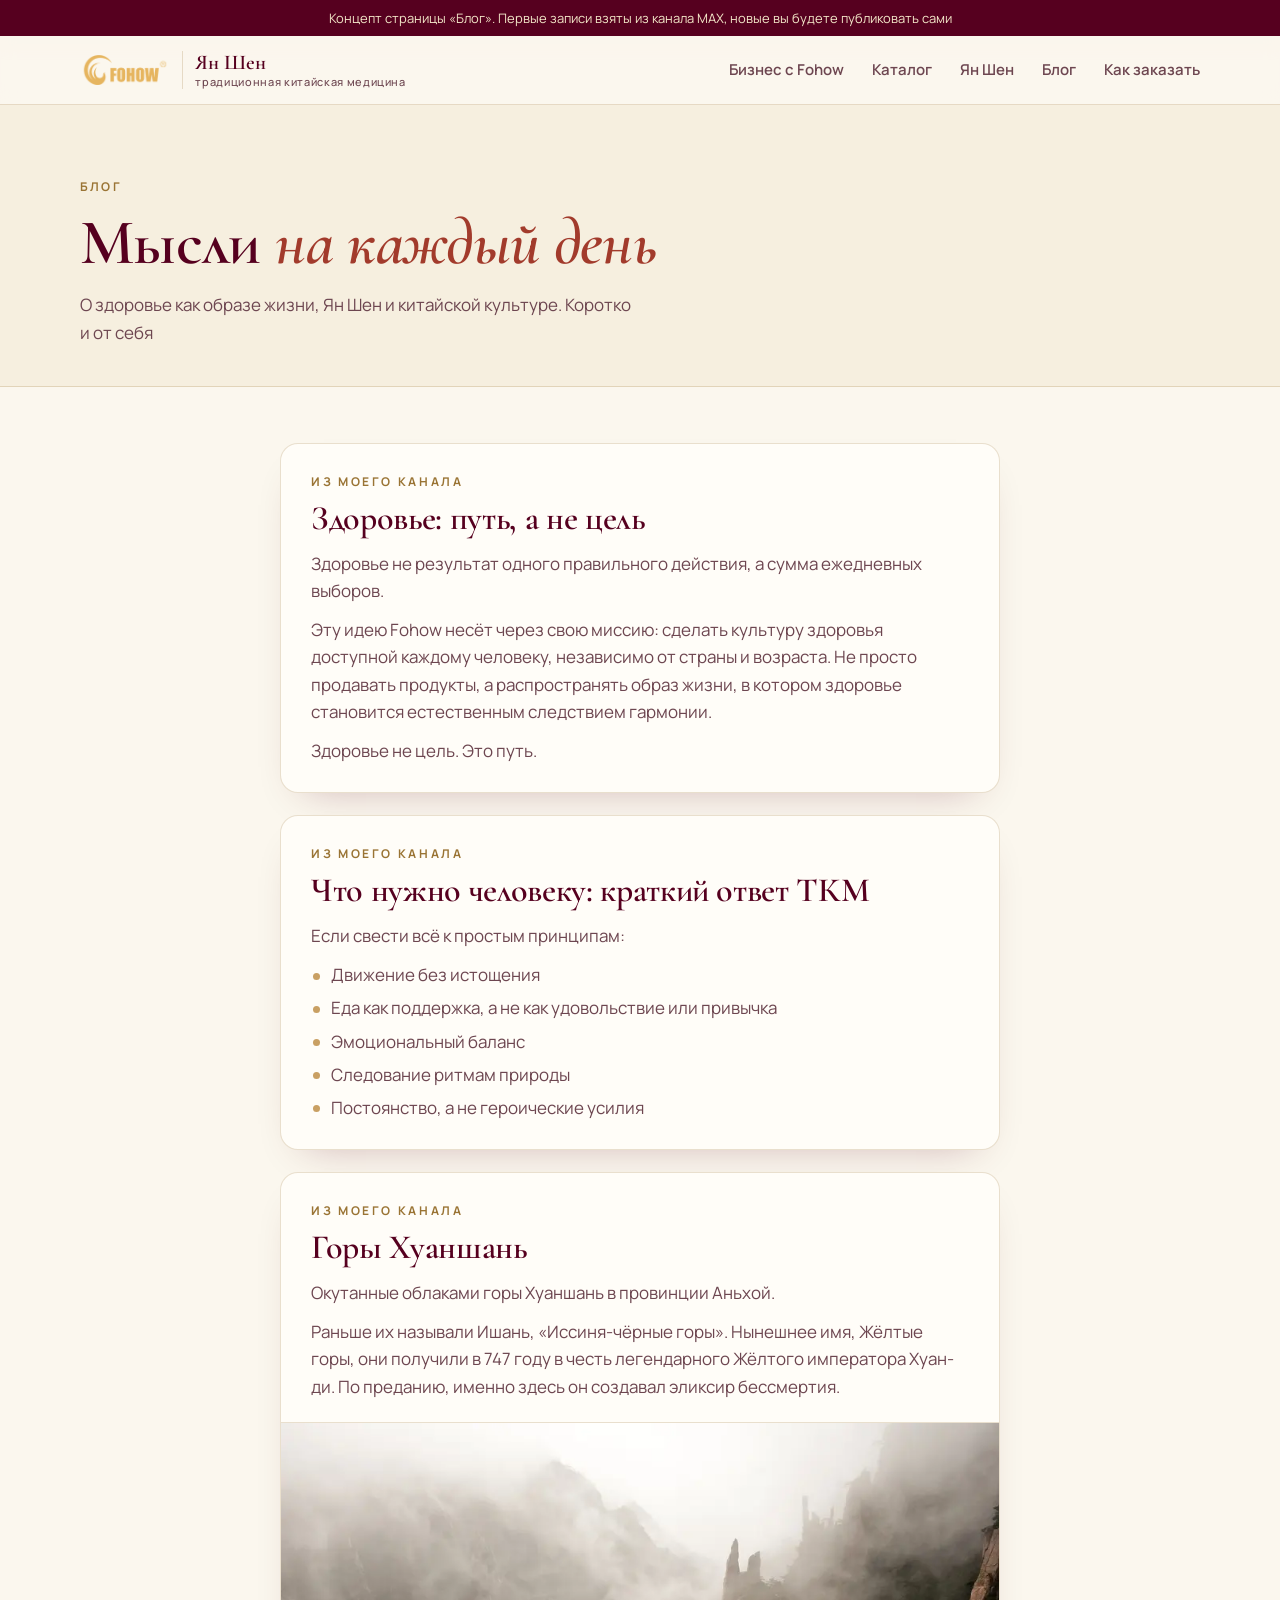
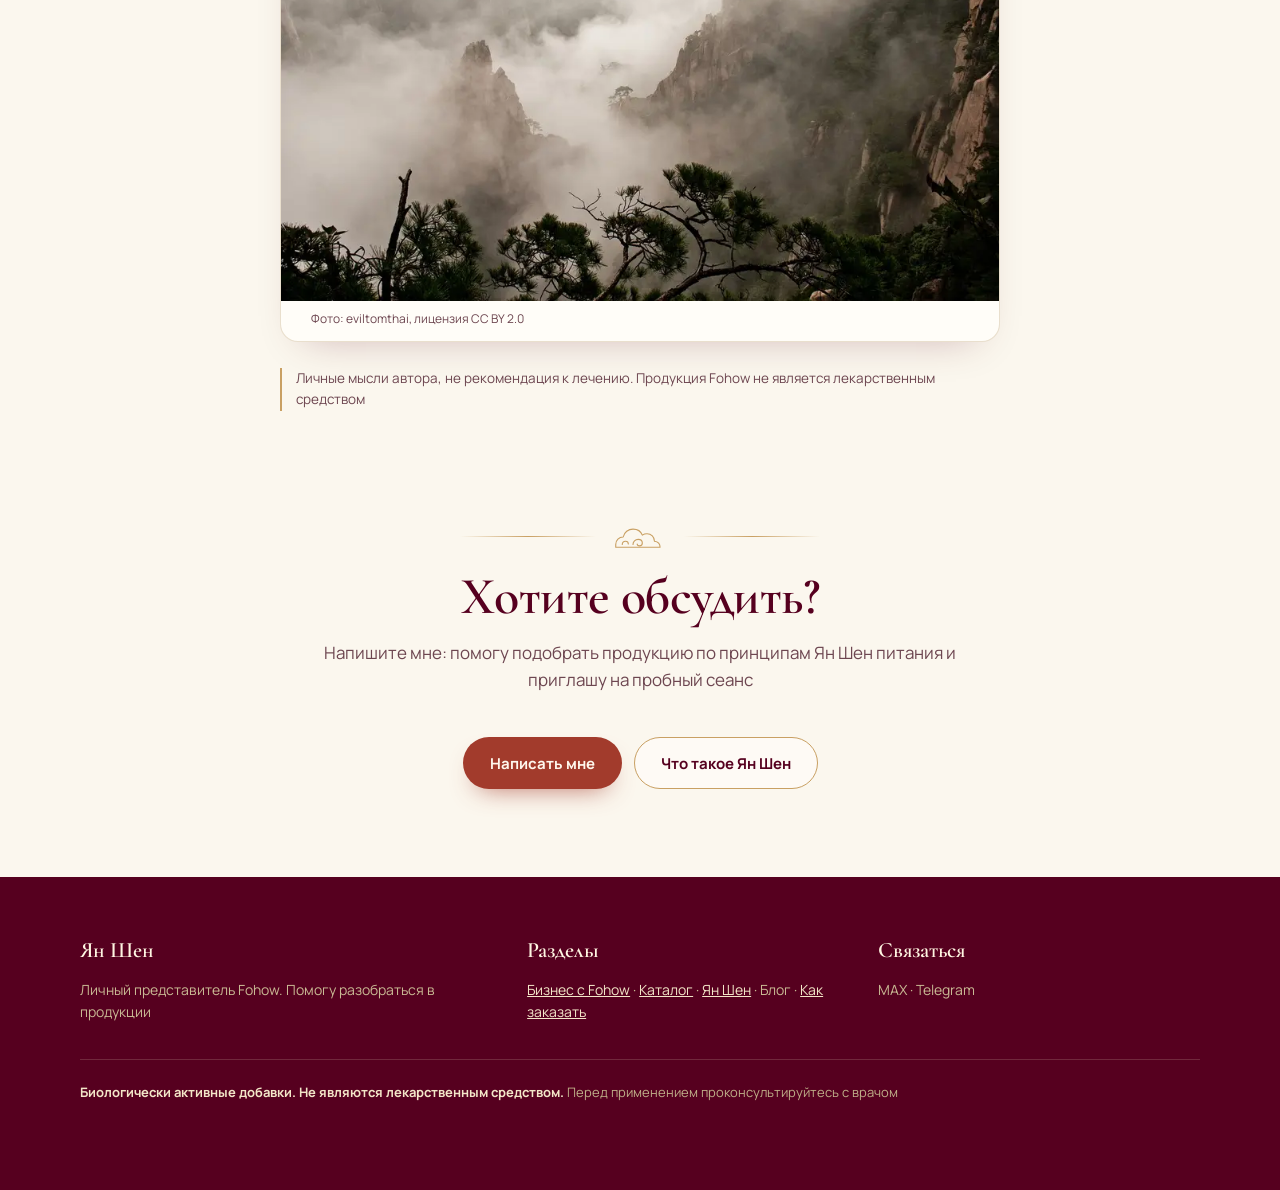
==== blog.html @ 7a02a953 "Блог: страница blog.html (3 записи из канала MAX), пробная страница публикации napisat.html с провер" ====
<!doctype html>
<html lang="ru">
<head>
<meta charset="utf-8">
<meta name="viewport" content="width=device-width,initial-scale=1">
<meta name="robots" content="noindex, nofollow">
<title>Блог: мысли на каждый день · Fohow</title>
<meta name="description" content="Личный блог представителя Fohow: мысли о здоровье, Ян Шен и традиционной китайской культуре">
<meta property="og:type" content="website">
<meta property="og:locale" content="ru_RU">
<meta property="og:title" content="Блог: мысли на каждый день">
<meta property="og:description" content="Мысли о здоровье, Ян Шен и традиционной китайской культуре">
<meta property="og:url" content="https://dubobrik-cpu.github.io/fohow/blog.html">
<meta property="og:image" content="https://dubobrik-cpu.github.io/fohow/assets/og.jpg">
<meta property="og:image:width" content="1200">
<meta property="og:image:height" content="630">
<meta name="twitter:card" content="summary_large_image">
<link rel="preconnect" href="https://fonts.googleapis.com">
<link rel="preconnect" href="https://fonts.gstatic.com" crossorigin>
<link href="https://fonts.googleapis.com/css2?family=Cormorant+Garamond:ital,wght@0,500;0,600;1,500;1,600&family=Manrope:wght@400;500;600;700&display=swap" rel="stylesheet">
<link rel="stylesheet" href="style.css">
</head>
<body>
<svg width="0" height="0" style="position:absolute" aria-hidden="true">
  <symbol id="cloud" viewBox="0 0 120 60">
    <path d="M8 46c0-9 7-16 16-16 2-10 11-17 21-17 9 0 17 5 20 13 3-2 6-3 10-3 9 0 16 7 16 16 7 1 12 6 12 13H8z" fill="none" stroke="currentColor" stroke-width="2.4" stroke-linejoin="round"/>
    <path d="M45 46c0-6 5-11 11-11s9 4 9 8-3 6-6 6-5-2-5-4" fill="none" stroke="currentColor" stroke-width="2.4" stroke-linecap="round"/>
    <path d="M22 46c0-4 3-7 7-7s6 3 6 6" fill="none" stroke="currentColor" stroke-width="2.4" stroke-linecap="round"/>
  </symbol>
</svg>

<div class="concept">Концепт страницы «Блог». Первые записи взяты из канала MAX, новые вы будете публиковать сами</div>

<header class="top">
  <div class="wrap">
    <a class="brand" href="index.html">
      <img src="assets/logo-fohow.png" alt="Fohow" width="90" height="30">
      <span>Ян Шен<small>традиционная китайская медицина</small></span>
    </a>
    <nav class="menu">
      <a href="index.html">Бизнес с Fohow</a>
      <a href="katalog.html">Каталог</a>
      <a href="yan-shen.html">Ян Шен</a>
      <a href="blog.html" aria-current="page">Блог</a>
      <a href="katalog.html#zakaz">Как заказать</a>
    </nav>
  </div>
</header>

<section class="blog-hero">
  <div class="wrap">
    <div class="eyebrow">Блог</div>
    <h1>Мысли <em>на каждый день</em></h1>
    <p class="lead">О здоровье как образе жизни, Ян Шен и китайской культуре. Коротко и от себя</p>
  </div>
</section>

<section class="blog-list">
  <div class="wrap">
    <div class="feed">
<!--POSTS-->
      <article class="post rise" id="2026-11-16-put">
        <div class="post-meta eyebrow">Из моего канала</div>
        <h2>Здоровье: путь, а не цель</h2>
        <div class="post-text"><p>Здоровье не результат одного правильного действия, а сумма ежедневных выборов.</p><p>Эту идею Fohow несёт через свою миссию: сделать культуру здоровья доступной каждому человеку, независимо от страны и возраста. Не просто продавать продукты, а распространять образ жизни, в котором здоровье становится естественным следствием гармонии.</p><p>Здоровье не цель. Это путь.</p></div>
      </article>
      <article class="post rise" id="2026-11-16-printsipy">
        <div class="post-meta eyebrow">Из моего канала</div>
        <h2>Что нужно человеку: краткий ответ ТКМ</h2>
        <div class="post-text"><p>Если свести всё к простым принципам:</p><ul><li>Движение без истощения</li><li>Еда как поддержка, а не как удовольствие или привычка</li><li>Эмоциональный баланс</li><li>Следование ритмам природы</li><li>Постоянство, а не героические усилия</li></ul></div>
      </article>
      <article class="post rise" id="2026-11-16-huangshan">
        <div class="post-meta eyebrow">Из моего канала</div>
        <h2>Горы Хуаншань</h2>
        <div class="post-text"><p>Окутанные облаками горы Хуаншань в провинции Аньхой.</p><p>Раньше их называли Ишань, «Иссиня-чёрные горы». Нынешнее имя, Жёлтые горы, они получили в 747 году в честь легендарного Жёлтого императора Хуан-ди. По преданию, именно здесь он создавал эликсир бессмертия.</p></div>
        <figure class="post-pic"><img src="assets/gory-huangshan-900.webp" alt="Горы Хуаншань в облаках" loading="lazy" width="900" height="600"><figcaption>Фото: eviltomthai, лицензия CC BY 2.0</figcaption></figure>
      </article>
<!--/POSTS-->
    </div>
    <p class="small-note feed-note">Личные мысли автора, не рекомендация к лечению. Продукция Fohow не является лекарственным средством</p>
  </div>
</section>

<section id="pomogu">
  <div class="wrap">
    <div class="head center rise" style="text-align:center;margin-left:auto;margin-right:auto">
      <div class="ornament"><svg viewBox="0 0 120 60"><use href="#cloud"/></svg></div>
      <h2 style="margin-top:18px">Хотите обсудить?</h2>
      <p>Напишите мне: помогу подобрать продукцию по принципам Ян Шен питания и приглашу на пробный сеанс</p>
    </div>
    <div class="actions" style="justify-content:center;display:flex;flex-wrap:wrap;gap:12px">
      <a class="btn btn-red" href="katalog.html#zakaz">Написать мне</a>
      <a class="btn btn-line" href="yan-shen.html">Что такое Ян Шен</a>
    </div>
  </div>
</section>

<footer>
  <div class="wrap">
    <div class="cols">
      <div><h4>Ян Шен</h4><p>Личный представитель Fohow. Помогу разобраться в продукции</p></div>
      <div><h4>Разделы</h4><p><a href="index.html">Бизнес с Fohow</a> · <a href="katalog.html">Каталог</a> · <a href="yan-shen.html">Ян Шен</a> · Блог · <a href="katalog.html#zakaz">Как заказать</a></p></div>
      <div><h4>Связаться</h4><p>MAX · Telegram</p></div>
    </div>
    <div class="warn"><b>Биологически активные добавки. Не являются лекарственным средством.</b> Перед применением проконсультируйтесь с врачом</div>
  </div>
</footer>

<script>
(function(){
  var els=document.querySelectorAll('.rise');
  if(!('IntersectionObserver' in window)||/snimok/.test(location.search)){els.forEach(function(e){e.classList.add('in')});return}
  var io=new IntersectionObserver(function(en){en.forEach(function(e){if(e.isIntersecting){e.target.classList.add('in');io.unobserve(e.target)}})},{rootMargin:'0px 0px -8% 0px'});
  els.forEach(function(e,i){e.style.transitionDelay=(i%4)*70+'ms';io.observe(e)});
})();
</script>
</body>
</html>
---- style.css ----
:root{
  --bg:#fbf7ee;
  --paper:#fffdf8;
  --cream:#f6efdf;
  --gold:#c9a063;
  --gold-deep:#9a7434;
  --gold-soft:#ead9b4;
  --ink:#56001f;
  --ink-soft:#6d4650;
  --red:#a23b2c;
  --red-soft:#f4e3dc;
  --green:#5f7d4c;
  --green-soft:#e6eddc;
  --line:rgba(154,116,52,.22);
  --radius:18px;
  --shadow:0 18px 40px -24px rgba(86,0,31,.3);
}
*{box-sizing:border-box;margin:0;padding:0}
html{scroll-behavior:smooth;-webkit-text-size-adjust:100%}
body{background:var(--bg);color:var(--ink);font:400 17px/1.6 "Manrope",system-ui,sans-serif;overflow-x:hidden}
img{max-width:100%;height:auto;display:block}
a{color:inherit}
.wrap{width:100%;max-width:1160px;margin:0 auto;padding:0 20px}
h1,h2,h3{font-family:"Cormorant Garamond",Georgia,serif;font-weight:600;line-height:1.08;letter-spacing:-.01em}
h1{font-size:clamp(40px,7vw,76px)}
h2{font-size:clamp(32px,4.6vw,52px)}
h3{font-size:26px}
.eyebrow{font-size:12px;letter-spacing:.22em;text-transform:uppercase;color:var(--gold-deep);font-weight:700}

/* полоска концепта */
.concept{background:var(--ink);color:#f3e6c8;font-size:13px;text-align:center;padding:9px 16px;line-height:1.4}

/* шапка */
header.top{position:sticky;top:0;z-index:20;background:rgba(251,247,238,.9);backdrop-filter:blur(10px);border-bottom:1px solid var(--line)}
.top .wrap{display:flex;align-items:center;justify-content:space-between;height:68px;gap:16px}
.brand{display:flex;align-items:center;gap:12px;text-decoration:none}
.brand img{height:30px;width:auto}
.brand span{font-family:"Cormorant Garamond",serif;font-size:21px;font-weight:600;border-left:1px solid var(--line);padding-left:12px;line-height:1.1}
.brand small{display:block;font:500 11px/1.3 "Manrope",sans-serif;letter-spacing:.06em;color:var(--ink-soft)}
nav.menu{display:none;gap:28px;font-size:15px;font-weight:600}
nav.menu a{text-decoration:none;color:var(--ink-soft);transition:color .2s}
nav.menu a:hover{color:var(--red)}
@media(min-width:900px){nav.menu{display:flex}}

/* кнопки */
.btn{display:inline-flex;align-items:center;justify-content:center;gap:10px;min-height:52px;padding:0 26px;border-radius:999px;font:700 15px/1 "Manrope",sans-serif;text-decoration:none;border:1.5px solid transparent;transition:transform .25s cubic-bezier(.2,.8,.2,1),background .25s,box-shadow .25s;cursor:pointer}
.btn:active{transform:scale(.97)}
.btn-red{background:var(--red);color:#fff8ee;box-shadow:0 12px 26px -14px rgba(162,59,44,.8)}
.btn-red:hover{background:#8d3124}
.btn-line{border-color:var(--gold);color:var(--ink);background:rgba(255,253,248,.7)}
.btn-line:hover{background:var(--paper)}

/* первый экран */
.hero{position:relative;overflow:hidden;background:var(--cream)}
.hero-photo{position:absolute;inset:0}
.hero-photo img{width:100%;height:100%;object-fit:cover;object-position:60% 35%;opacity:1}
.hero-photo::after{content:"";position:absolute;inset:0;background:linear-gradient(180deg,rgba(251,247,238,0) 0%,rgba(251,247,238,.1) 50%,rgba(251,247,238,.92) 92%),linear-gradient(90deg,rgba(251,247,238,.93) 0%,rgba(251,247,238,.72) 38%,rgba(251,247,238,0) 66%)}
@media(max-width:700px){
  .hero-photo{bottom:auto;height:300px}
  .hero-photo img{object-position:70% 30%;opacity:1}
  .hero-photo::after{background:linear-gradient(180deg,rgba(246,239,223,0) 0%,rgba(246,239,223,.25) 55%,rgba(246,239,223,1) 100%)}
  body .hero .wrap{padding-top:270px;min-height:0}
}
.hero .wrap{position:relative;padding-top:96px;padding-bottom:64px;min-height:min(86vh,760px);display:flex;flex-direction:column;justify-content:flex-end}
.hero h1{max-width:720px;margin:16px 0 18px}
.hero h1 em{font-style:italic;color:var(--red)}
.hero p.lead{max-width:540px;font-size:18px;color:var(--ink-soft)}
.hero .actions{display:flex;flex-wrap:wrap;gap:12px;margin-top:30px}
.hero .note{margin-top:22px;font-size:13px;color:var(--ink-soft);display:flex;align-items:center;gap:10px}
.hero .note::before{content:"";width:26px;height:1px;background:var(--gold)}

/* узор-разделитель */
.ornament{display:flex;align-items:center;gap:16px;color:var(--gold);margin:0 auto;max-width:360px}
.ornament::before,.ornament::after{content:"";flex:1;height:1px;background:linear-gradient(90deg,transparent,var(--gold),transparent)}
.ornament svg{width:56px;height:28px;flex:none}

section{padding:88px 0}
.head{max-width:640px;margin-bottom:44px}
.head h2{margin:12px 0 14px}
.head p{color:var(--ink-soft)}
.center{text-align:center;margin-left:auto;margin-right:auto}

/* направления */
.dirs{display:grid;gap:14px;grid-template-columns:1fr}
@media(min-width:640px){.dirs{grid-template-columns:1fr 1fr}}
@media(min-width:1000px){.dirs{grid-template-columns:repeat(4,1fr)}}
.dir{position:relative;background:var(--paper);border:1px solid var(--line);border-radius:var(--radius);padding:28px 24px 26px;text-decoration:none;overflow:hidden;transition:transform .35s cubic-bezier(.2,.8,.2,1),box-shadow .35s}
.dir:hover{transform:translateY(-4px);box-shadow:var(--shadow)}
.dir .num{font-family:"Cormorant Garamond",serif;font-size:15px;color:var(--gold-deep);letter-spacing:.1em}
.dir h3{margin:14px 0 8px}
.dir p{font-size:15px;color:var(--ink-soft)}
.dir .bar{position:absolute;left:0;top:0;height:4px;width:100%}
.dir.reg .bar{background:var(--gold)}
.dir.och .bar{background:var(--green)}
.dir.och .num{color:var(--green)}
.dir.vos .bar{background:var(--red)}
.dir.app .bar{background:var(--ink-soft)}
.dir .cloud{position:absolute;right:-18px;bottom:-14px;width:120px;opacity:.13;color:var(--gold-deep)}
.dir.och .cloud{color:var(--green)}

/* продукты */
.products{background:var(--paper);border-top:1px solid var(--line);border-bottom:1px solid var(--line)}
.grid{display:grid;gap:18px;grid-template-columns:1fr}
@media(min-width:640px){.grid{grid-template-columns:1fr 1fr}}
@media(min-width:1000px){.grid{grid-template-columns:repeat(4,1fr)}}
.card{display:flex;flex-direction:column;background:#fff;border:1px solid var(--line);border-radius:var(--radius);overflow:hidden;transition:transform .35s cubic-bezier(.2,.8,.2,1),box-shadow .35s}
.card:hover{transform:translateY(-4px);box-shadow:var(--shadow)}
.card .pic{aspect-ratio:1/1;background:#fff;display:flex;align-items:center;justify-content:center;padding:18px;border-bottom:1px solid var(--line)}
.card .pic img{width:100%;height:100%;object-fit:contain}
.card .body{padding:20px 20px 22px;display:flex;flex-direction:column;gap:8px;flex:1}
.tag{align-self:flex-start;font-size:11px;font-weight:700;letter-spacing:.12em;text-transform:uppercase;padding:5px 10px;border-radius:999px}
.tag.reg{background:#f6ecd6;color:var(--gold-deep)}
.tag.och{background:var(--green-soft);color:var(--green)}
.tag.vos{background:var(--red-soft);color:var(--red)}
.tag.app{background:#f3e4e8;color:var(--ink)}
.card h3{font-size:24px;margin-top:4px}
.card p{font-size:14.5px;color:var(--ink-soft);flex:1}
.card .ask{margin-top:10px;display:flex;align-items:center;justify-content:space-between;font-weight:700;font-size:14.5px;color:var(--red);text-decoration:none;border-top:1px solid var(--line);padding-top:14px}
.card .ask span{transition:transform .25s}
.card:hover .ask span{transform:translateX(4px)}

/* сеанс */
.session{display:grid;gap:36px;align-items:center}
@media(min-width:900px){.session{grid-template-columns:1fr 1fr}}
.session .img{background:#fff;border:1px solid var(--line);border-radius:28px;padding:28px;box-shadow:var(--shadow);max-width:440px;width:100%;justify-self:center}
.session ul{list-style:none;margin:22px 0 30px;display:grid;gap:12px}
.session li{display:flex;gap:12px;align-items:flex-start;color:var(--ink-soft)}
.session li::before{content:"";flex:none;width:8px;height:8px;margin-top:10px;border-radius:50%;background:var(--gold)}

/* как заказать */
.steps{display:grid;gap:14px;counter-reset:s;grid-template-columns:1fr}
@media(min-width:800px){.steps{grid-template-columns:repeat(4,1fr)}}
.step{counter-increment:s;padding:26px 22px;border-radius:var(--radius);background:var(--paper);border:1px solid var(--line)}
.step::before{content:counter(s);display:flex;align-items:center;justify-content:center;width:44px;height:44px;border-radius:50%;border:1.5px solid var(--gold);font-family:"Cormorant Garamond",serif;font-size:24px;font-weight:600;color:var(--gold-deep);margin-bottom:16px}
.step h3{font-size:22px;margin-bottom:6px}
.step p{font-size:15px;color:var(--ink-soft)}
.messengers{margin-top:26px;padding:22px 24px;border-radius:var(--radius);border:1.5px dashed var(--gold);background:rgba(255,253,248,.6);color:var(--ink-soft);font-size:15px}
.messengers b{color:var(--ink)}

/* статьи */
.articles{display:grid;gap:18px;grid-template-columns:1fr}
@media(min-width:900px){.articles{grid-template-columns:repeat(3,1fr)}}
.art{border-top:2px solid var(--gold);padding-top:20px}
.art .eyebrow{font-size:11px}
.art h3{margin:10px 0 8px;font-size:25px}
.art p{font-size:15px;color:var(--ink-soft)}

/* подвал */
footer{background:var(--ink);color:#e9dcc0;padding:56px 0 88px;font-size:14px}
footer .cols{display:grid;gap:28px}
@media(min-width:800px){footer .cols{grid-template-columns:1.3fr 1fr 1fr}}
footer h4{font-family:"Cormorant Garamond",serif;font-size:22px;font-weight:600;color:#fff6e2;margin-bottom:10px}
footer p{color:#c9b994}
footer .warn{margin-top:36px;padding-top:22px;border-top:1px solid rgba(233,220,192,.18);font-size:13px;color:#bfae88;line-height:1.55}
footer .warn b{color:#f3e6c8}
footer .credit{margin-top:10px;font-size:12px;color:#9c8c6a}

/* страница продукта */
.crumbs{font-size:13px;color:var(--ink-soft);padding:22px 0 0}
.crumbs a{text-decoration:none;color:var(--gold-deep)}
.product{display:grid;gap:36px;padding:28px 0 72px}
@media(min-width:900px){.product{grid-template-columns:1fr 1fr;gap:56px;align-items:start}}
.product .photo{background:#fff;border:1px solid var(--line);border-radius:28px;padding:26px;position:sticky;top:96px}
@media(max-width:899px){.product .photo{position:static}}
.product h1{font-size:clamp(38px,5.4vw,60px);margin:14px 0 14px}
.product .lead{font-size:18px;color:var(--ink-soft)}
.facts{margin:30px 0;display:grid;gap:0;border-top:1px solid var(--line)}
.fact{display:grid;grid-template-columns:1fr;gap:4px;padding:18px 0;border-bottom:1px solid var(--line)}
@media(min-width:560px){.fact{grid-template-columns:160px 1fr;gap:20px}}
.fact dt{font-size:12px;letter-spacing:.14em;text-transform:uppercase;font-weight:700;color:var(--gold-deep);padding-top:3px}
.fact dd{font-size:16px}
.fact dd ul{list-style:none;display:flex;flex-wrap:wrap;gap:8px}
.fact dd li{background:var(--cream);border:1px solid var(--line);padding:6px 12px;border-radius:999px;font-size:14.5px}
.askbox{background:var(--paper);border:1px solid var(--line);border-radius:var(--radius);padding:24px;box-shadow:var(--shadow)}
.askbox p{font-size:15px;color:var(--ink-soft);margin:6px 0 16px}
.askbox .btns{display:flex;flex-wrap:wrap;gap:10px}
.disclaimer{margin-top:18px;font-size:13px;color:var(--ink-soft);padding-left:14px;border-left:2px solid var(--red)}

/* главная: бизнес */
.hero .note a{color:var(--red);font-weight:700;text-decoration:none;border-bottom:1px solid currentColor}
.gloss{display:grid;gap:14px;grid-template-columns:1fr}
@media(min-width:640px){.gloss{grid-template-columns:1fr 1fr}}
@media(min-width:1000px){.gloss{grid-template-columns:repeat(5,1fr)}}
.term{background:var(--paper);border:1px solid var(--line);border-radius:var(--radius);padding:24px 22px}
.term .abbr{display:inline-flex;align-items:center;justify-content:center;min-width:52px;height:52px;padding:0 10px;border-radius:14px;background:var(--cream);border:1px solid var(--gold-soft);font:600 24px/1 "Cormorant Garamond",serif;color:var(--red)}
.term h3{font-size:23px;margin:16px 0 6px}
.term p{font-size:14.5px;color:var(--ink-soft)}
.plan{background:var(--paper);border-top:1px solid var(--line);border-bottom:1px solid var(--line)}
.plan-grid{display:grid;gap:32px;align-items:center}
@media(min-width:900px){.plan-grid{grid-template-columns:1fr 1.1fr;gap:48px}}
.semerka{background:#fff;border:1px solid var(--line);border-radius:28px;padding:26px 22px 22px;box-shadow:var(--shadow)}
.semerka svg{width:100%;height:auto;display:block}
.semerka figcaption{margin-top:14px;font-size:14.5px;color:var(--ink-soft)}
table{border-collapse:collapse;width:100%}
.stages caption{caption-side:top;text-align:left;font:600 24px/1.2 "Cormorant Garamond",serif;margin-bottom:14px}
.stages th,.entries th{font-size:12px;letter-spacing:.14em;text-transform:uppercase;font-weight:700;color:var(--gold-deep);text-align:left;padding:10px 12px;border-bottom:1.5px solid var(--gold)}
.stages td,.entries td{padding:13px 12px;border-bottom:1px solid var(--line);font-size:16px;vertical-align:top}
.stages td:nth-child(n+2),.stages th:nth-child(n+2){text-align:right;font-variant-numeric:tabular-nums;white-space:nowrap}
@media(max-width:480px){.stages td,.stages th{padding:12px 8px}.stages th{letter-spacing:.06em}}
.stages tfoot td{font-weight:700;color:var(--red);border-bottom:none;background:var(--red-soft)}
.stages tfoot td:first-child{border-radius:12px 0 0 12px}
.stages tfoot td:last-child{border-radius:0 12px 12px 0}
.small-note{margin-top:16px;font-size:13.5px;color:var(--ink-soft);padding-left:14px;border-left:2px solid var(--gold)}
.table-scroll{overflow-x:auto;background:var(--paper);border:1px solid var(--line);border-radius:var(--radius);padding:8px 10px}
.entries{min-width:560px}
.entries tr:last-child td{border-bottom:none}
.entries td b{font-family:"Cormorant Garamond",serif;font-size:21px;font-weight:600}
@media(max-width:640px){
  .table-scroll{overflow:visible;background:none;border:none;padding:0}
  .entries{min-width:0}
  .entries thead{display:none}
  .entries,.entries tbody,.entries tr,.entries td{display:block}
  .entries tr{background:var(--paper);border:1px solid var(--line);border-radius:var(--radius);padding:16px 18px;margin-bottom:10px}
  .entries td{border:none;padding:2px 0;font-size:15px}
  .entries td:first-child{margin-bottom:4px}
  .entries td:nth-child(2){margin-bottom:6px}
  .entries td:nth-child(3)::before{content:"На старте: ";color:var(--gold-deep);font-weight:700}
  .entries td:nth-child(4){color:var(--ink-soft)}
}
.entries{min-width:680px}
@media(max-width:640px){.entries{min-width:0}}
.entries td.price{font-weight:700;color:var(--red);white-space:nowrap;font-variant-numeric:tabular-nums}
.entries td.price small{display:block;font-weight:500;font-size:13.5px;color:var(--ink-soft)}
@media(max-width:640px){.entries td.price small{display:inline;margin-left:8px}}

/* солнечный луч на фото */
.hero-photo .sun{position:absolute;inset:0;pointer-events:none;background:
  radial-gradient(circle at 84% 2%,rgba(255,250,225,1) 0,rgba(255,236,170,.85) 4%,rgba(255,226,150,.4) 14%,rgba(255,226,150,.12) 30%,transparent 48%),
  conic-gradient(from 180deg at 84% 2%,transparent 0deg,rgba(255,238,180,.42) 7deg,transparent 14deg,transparent 22deg,rgba(255,238,180,.32) 30deg,transparent 38deg,transparent 47deg,rgba(255,238,180,.38) 54deg,transparent 61deg,transparent 360deg);
  -webkit-mask-image:radial-gradient(circle at 84% 2%,#000 0,#000 30%,transparent 72%);mask-image:radial-gradient(circle at 84% 2%,#000 0,#000 30%,transparent 72%);
  filter:blur(3px);z-index:1}
.hero-photo img{filter:saturate(1.2) contrast(1.03)}
@media(max-width:700px){.hero-photo .sun{background:radial-gradient(circle at 90% 0,rgba(255,250,225,1) 0,rgba(255,236,170,.8) 7%,rgba(255,226,150,.3) 22%,transparent 50%),conic-gradient(from 190deg at 90% 0,transparent 0deg,rgba(255,238,180,.4) 8deg,transparent 16deg,transparent 26deg,rgba(255,238,180,.32) 34deg,transparent 42deg,transparent 360deg)}}

/* выплаты */
.pay{display:grid;gap:14px;grid-template-columns:1fr}
@media(min-width:860px){.pay{grid-template-columns:repeat(3,1fr)}}
.pay-item{background:var(--paper);border:1px solid var(--line);border-radius:var(--radius);padding:26px 24px;border-top:4px solid var(--green)}
.pay-k{display:inline-flex;align-items:center;justify-content:center;width:52px;height:52px;border-radius:50%;background:var(--green-soft);color:var(--green);font:700 20px/1 "Manrope",sans-serif}
.pay-item h3{font-size:25px;margin:16px 0 6px}
.pay-item p{font-size:15px;color:var(--ink-soft)}

/* лестница статусов */
.ladder{list-style:none;display:grid;gap:12px;grid-template-columns:1fr;align-items:start}
@media(min-width:900px){.ladder{grid-template-columns:repeat(4,1fr);gap:14px}
  .rung.g1{margin-top:126px}.rung.g2{margin-top:84px}.rung.g3{margin-top:42px}}
.rung{position:relative;background:#fff;border:1px solid var(--line);border-radius:var(--radius);padding:24px 22px 24px;box-shadow:var(--shadow);border-bottom:5px solid var(--gem)}
.rung.g1{--gem:#2f9e6a}.rung.g2{--gem:#c0334a}.rung.g3{--gem:#2f6fb8}.rung.g4{--gem:#9fb4c8}
.rung .gem{position:absolute;right:20px;top:22px;width:22px;height:22px;background:var(--gem);transform:rotate(45deg);border-radius:4px;box-shadow:inset -4px -4px 0 rgba(0,0,0,.12),inset 4px 4px 0 rgba(255,255,255,.35)}
.rung .cyc{font-size:12px;letter-spacing:.14em;text-transform:uppercase;font-weight:700;color:var(--gold-deep)}
.rung h3{font-size:30px;margin:8px 0 8px}
.rung p{font-size:14.5px;color:var(--ink-soft)}
.roles{margin-top:44px;padding:26px 24px;border-radius:var(--radius);background:var(--cream);border:1px solid var(--line)}
.roles h3{font-size:26px;margin-bottom:16px}
.roles-row{display:grid;gap:12px;grid-template-columns:1fr 1fr}
@media(min-width:900px){.roles-row{grid-template-columns:repeat(4,1fr)}}
.role{display:flex;flex-direction:column;gap:2px}
.role b{font:600 34px/1 "Cormorant Garamond",serif;color:var(--red)}
.role span{font-weight:700;font-size:15px;margin-top:6px}
.role small{font-size:13.5px;color:var(--ink-soft)}

/* клятва */
.oath{display:grid;gap:30px;align-items:center}
@media(min-width:900px){.oath{grid-template-columns:1.2fr .8fr;gap:56px}}
.oath-video{position:relative;display:block;border-radius:24px;overflow:hidden;box-shadow:var(--shadow);border:1px solid var(--line)}
.oath-video img{width:100%;aspect-ratio:16/9;object-fit:cover}
.oath-video .play{position:absolute;left:22px;bottom:22px;width:68px;height:68px;border-radius:50%;background:rgba(162,59,44,.92);color:#fff8ee;display:flex;align-items:center;justify-content:center;padding-left:4px;transition:transform .25s}
.oath-video:hover .play{transform:scale(1.08)}
.oath-float{position:fixed;right:16px;bottom:16px;z-index:30;display:inline-flex;align-items:center;gap:8px;padding:11px 18px 11px 14px;border-radius:999px;background:var(--paper);border:1.5px solid var(--gold);color:var(--ink);font:700 14px/1 "Manrope",sans-serif;text-decoration:none;box-shadow:0 10px 26px -12px rgba(86,0,31,.45);transition:transform .25s}
.oath-float svg{color:var(--red)}
.oath-float:hover{transform:translateY(-2px)}
@media(max-width:480px){.oath-float{right:12px;bottom:12px;padding:10px 14px 10px 12px;font-size:13px}}
.terms{display:grid;gap:14px;grid-template-columns:1fr}
@media(min-width:800px){.terms{grid-template-columns:1fr 1fr}}
.cond{padding:24px 24px 24px 26px;border-radius:var(--radius);background:var(--paper);border:1px solid var(--line);border-left:4px solid var(--green)}
.cond h3{font-size:24px;margin-bottom:6px}
.cond p{font-size:15px;color:var(--ink-soft)}
.teaser{display:grid;gap:32px;align-items:center}
@media(min-width:900px){.teaser{grid-template-columns:.8fr 1.2fr;gap:56px}}
.teaser .img{background:#fff;border:1px solid var(--line);border-radius:28px;padding:26px;max-width:340px;width:100%;justify-self:center;box-shadow:var(--shadow)}
footer a{color:#f3e6c8}

/* появление при прокрутке, спокойно */
.rise{opacity:0;transform:translateY(18px);transition:opacity .8s ease,transform .8s cubic-bezier(.2,.8,.2,1)}
.rise.in{opacity:1;transform:none}
@media (prefers-reduced-motion:reduce){.rise{opacity:1;transform:none;transition:none}.dir,.card,.btn{transition:none}}

/* ценности: Мечта Феникс */
.values{background:var(--ink);color:#f3e6c8;padding:80px 0}
.values-card{max-width:820px;margin:0 auto;text-align:center}
.values .eyebrow{color:var(--gold)}
.values h2{color:#fff6e2;margin:12px 0 22px}
.values-lead{font-size:18px;line-height:1.7;color:#e9dcc0}
.values blockquote{margin:30px auto 0;max-width:700px;padding:26px 24px;border-top:1px solid rgba(201,160,99,.45);border-bottom:1px solid rgba(201,160,99,.45);font:italic 600 clamp(22px,2.6vw,28px)/1.35 "Cormorant Garamond",Georgia,serif;color:#fff6e2}
.values-src{margin-top:14px;font-size:13px;letter-spacing:.06em;color:#bfae88}
.oath-video video{display:block;width:100%;height:auto;aspect-ratio:16/9;background:#000;object-fit:contain}
.oath-sense{font:italic 600 clamp(21px,2.2vw,25px)/1.35 "Cormorant Garamond",Georgia,serif;color:var(--ink)}
.oath-sense+p a{color:var(--red);font-weight:700}
.oath-text{margin:44px auto 0;max-width:860px;padding:34px 30px;background:var(--paper);border:1px solid var(--line);border-left:4px solid var(--gold);border-radius:var(--radius);box-shadow:var(--shadow)}
.oath-text p{font:500 clamp(19px,2vw,22px)/1.5 "Cormorant Garamond",Georgia,serif;color:var(--ink)}
.oath-text p+p{margin-top:14px}
.oath-text footer{all:unset;display:block;margin-top:20px;font:700 13px/1.4 "Manrope",sans-serif;letter-spacing:.12em;text-transform:uppercase;color:var(--gold-deep)}
@media(max-width:480px){.oath-text{padding:24px 20px}}

/* каталог: приборы и о компании */
@media(min-width:1000px){.grid.grid-3{grid-template-columns:repeat(3,1fr)}}
.about{background:var(--paper);border-top:1px solid var(--line);border-bottom:1px solid var(--line)}
.about-grid{display:grid;gap:18px;grid-template-columns:1fr}
@media(min-width:800px){.about-grid{grid-template-columns:repeat(3,1fr)}}
.about-card{background:#fff;border:1px solid var(--line);border-radius:var(--radius);overflow:hidden;display:flex;flex-direction:column}
.about-card img{width:100%;aspect-ratio:4/3;object-fit:cover}
.about-card figcaption{padding:20px 22px 24px}
.about-card h3{font-size:25px;margin-bottom:8px}
.about-card p{font-size:14.5px;color:var(--ink-soft)}
.certs{margin-top:28px;padding:26px 24px;border-radius:var(--radius);background:var(--cream);border:1px solid var(--line)}
.certs h3{font-size:26px;margin-bottom:14px}
.certs ul{list-style:none;display:flex;flex-wrap:wrap;gap:8px}
.certs li{background:#fff;border:1px solid var(--gold-soft);padding:7px 14px;border-radius:999px;font-size:14.5px;font-weight:600}

/* каталог по сериям */
@media(min-width:1000px){.dirs.dirs-3{grid-template-columns:repeat(3,1fr)}}
.dir .num{white-space:nowrap}
.series{background:var(--paper);border:1px solid var(--line);border-radius:var(--radius);padding:26px 24px;margin-bottom:14px;scroll-margin-top:90px}
.series-head{display:flex;align-items:baseline;justify-content:space-between;gap:12px;flex-wrap:wrap;margin-bottom:14px}
.series-head h3{font-size:28px}
.series-head span{font-size:12px;letter-spacing:.14em;text-transform:uppercase;font-weight:700;color:var(--gold-deep)}
.series ol{columns:1;column-gap:36px;padding-left:22px;color:var(--ink);font-size:15.5px}
@media(min-width:760px){.series ol{columns:2}}
.series li{break-inside:avoid;padding:5px 0;border-bottom:1px dashed var(--line)}
.series li::marker{color:var(--gold-deep);font-weight:700}
.series .ask{display:inline-flex;gap:8px;margin-top:16px;font-weight:700;font-size:14.5px;color:var(--red);text-decoration:none}
.bad-warn{margin:0 0 16px;padding:14px 18px;border-radius:12px;background:var(--red-soft);border:1.5px solid var(--red);color:var(--ink);font-weight:700;font-size:clamp(16px,1.8vw,19px);text-align:center}

/* yan-shen.html: шаги по три */
@media(min-width:800px){.steps.steps-3{grid-template-columns:repeat(3,1fr)}}

/* блог */
.blog-hero{padding:72px 0 40px;background:var(--cream);border-bottom:1px solid var(--line)}
.blog-hero h1{margin:12px 0 14px;font-size:clamp(40px,6vw,64px)}
.blog-hero h1 em{color:var(--red)}
.blog-hero .lead{color:var(--ink-soft);max-width:560px}
.blog-list{padding:56px 0 24px}
.feed{max-width:720px;margin:0 auto;display:grid;gap:22px}
.feed-note{max-width:720px;margin:26px auto 0}
.post{background:var(--paper);border:1px solid var(--line);border-radius:var(--radius);padding:28px 30px;box-shadow:var(--shadow);overflow:hidden;overflow-wrap:anywhere}
.post h2{font-size:clamp(28px,3.4vw,34px);margin:10px 0 4px}
.post-text{color:var(--ink-soft)}
.post-text p,.post-text ul{margin-top:12px}
.post-text ul{list-style:none;padding:0}
.post-text li{position:relative;padding-left:20px;margin-top:6px}
.post-text li::before{content:"";position:absolute;left:2px;top:.68em;width:7px;height:7px;border-radius:50%;background:var(--gold)}
.post-pic{margin:22px -30px -28px;border-top:1px solid var(--line)}
.post-pic img{width:100%;max-height:560px;object-fit:cover}
.post-pic figcaption{font-size:12px;color:var(--ink-soft);padding:8px 30px 12px}
.pusto{opacity:.55;font-style:italic}
@media(max-width:600px){.post{padding:22px 20px}.post-pic{margin:20px -20px -22px}.post-pic figcaption{padding:8px 20px 12px}}

/* страница «Написать в блог» */
.btn-sm{min-height:40px;padding:0 18px;font-size:14px}
.pisat-main{padding:44px 0 80px}
.pisat-grid{display:grid;gap:36px;align-items:start}
@media(min-width:960px){.pisat-grid{grid-template-columns:minmax(0,1fr) minmax(0,1fr)}}
.pisat-form h1{font-size:clamp(34px,4.4vw,46px);margin:8px 0 22px}
.fld{display:block;margin-bottom:18px}
.fld>span{display:block;font-weight:700;font-size:15px;margin-bottom:7px}
.fld>span i{font-style:normal;font-weight:500;color:var(--ink-soft);font-size:13px;margin-left:6px}
.fld small{display:block;margin-top:6px;font-size:13px;color:var(--ink-soft);line-height:1.45}
.fld input[type=text],.fld input[type=password],.fld textarea{width:100%;font:500 16px/1.5 "Manrope",sans-serif;color:var(--ink);background:#fff;border:1.5px solid var(--line);border-radius:12px;padding:12px 14px;outline:none;transition:border-color .2s}
.fld input:focus,.fld textarea:focus{border-color:var(--gold)}
.fld textarea{resize:vertical;min-height:180px}
.foto-btn{display:inline-flex;align-items:center;min-height:46px;padding:0 18px;border:1.5px dashed var(--gold);border-radius:12px;background:#fff;cursor:pointer;max-width:100%}
.foto-btn input{position:absolute;width:1px;height:1px;opacity:0}
.foto-btn b{font-weight:600;font-size:15px;overflow:hidden;text-overflow:ellipsis;white-space:nowrap}
.link-btn{background:none;border:0;color:var(--red);font:600 14px "Manrope",sans-serif;cursor:pointer;padding:6px 0;text-decoration:underline}
#foto-del{margin-left:14px}
.proverka{margin:6px 0 20px;display:grid;gap:10px;font-size:14.5px;line-height:1.5}
.proverka>div{border-radius:12px;padding:12px 14px;background:var(--cream)}
.pr-ok.good{background:var(--green-soft);color:var(--green);font-weight:600}
.pr-red{background:var(--red-soft)!important;color:#7a2418}
.pr-yel{background:#f8efd9!important;color:#6d5320}
mark.mr{background:#e9b9ad;color:#5a1208;border-radius:4px;padding:0 4px}
mark.my{background:#f0dca8;color:#5a4410;border-radius:4px;padding:0 4px}
.btn-wide{width:100%}
.btn:disabled{opacity:.45;cursor:not-allowed;box-shadow:none}
.otvet{margin-top:14px;font-size:14.5px;line-height:1.5}
.otvet.info{color:var(--ink-soft)}
.otvet.err{color:var(--red);font-weight:600}
.pisat-side .eyebrow{margin-bottom:12px}
.feed-preview{max-width:none}
.moi{margin-top:34px}
.moi ul{list-style:none;padding:0;border-top:1px solid var(--line)}
.moi li{display:flex;justify-content:space-between;align-items:center;gap:14px;padding:12px 0;border-bottom:1px solid var(--line);font-size:15px}
.moi li span{min-width:0;overflow-wrap:anywhere}
.moi li small{display:block;font-size:12.5px;color:var(--ink-soft)}
@media(max-width:480px){.pisat .brand small{display:none}.pisat .brand span{font-size:19px}}
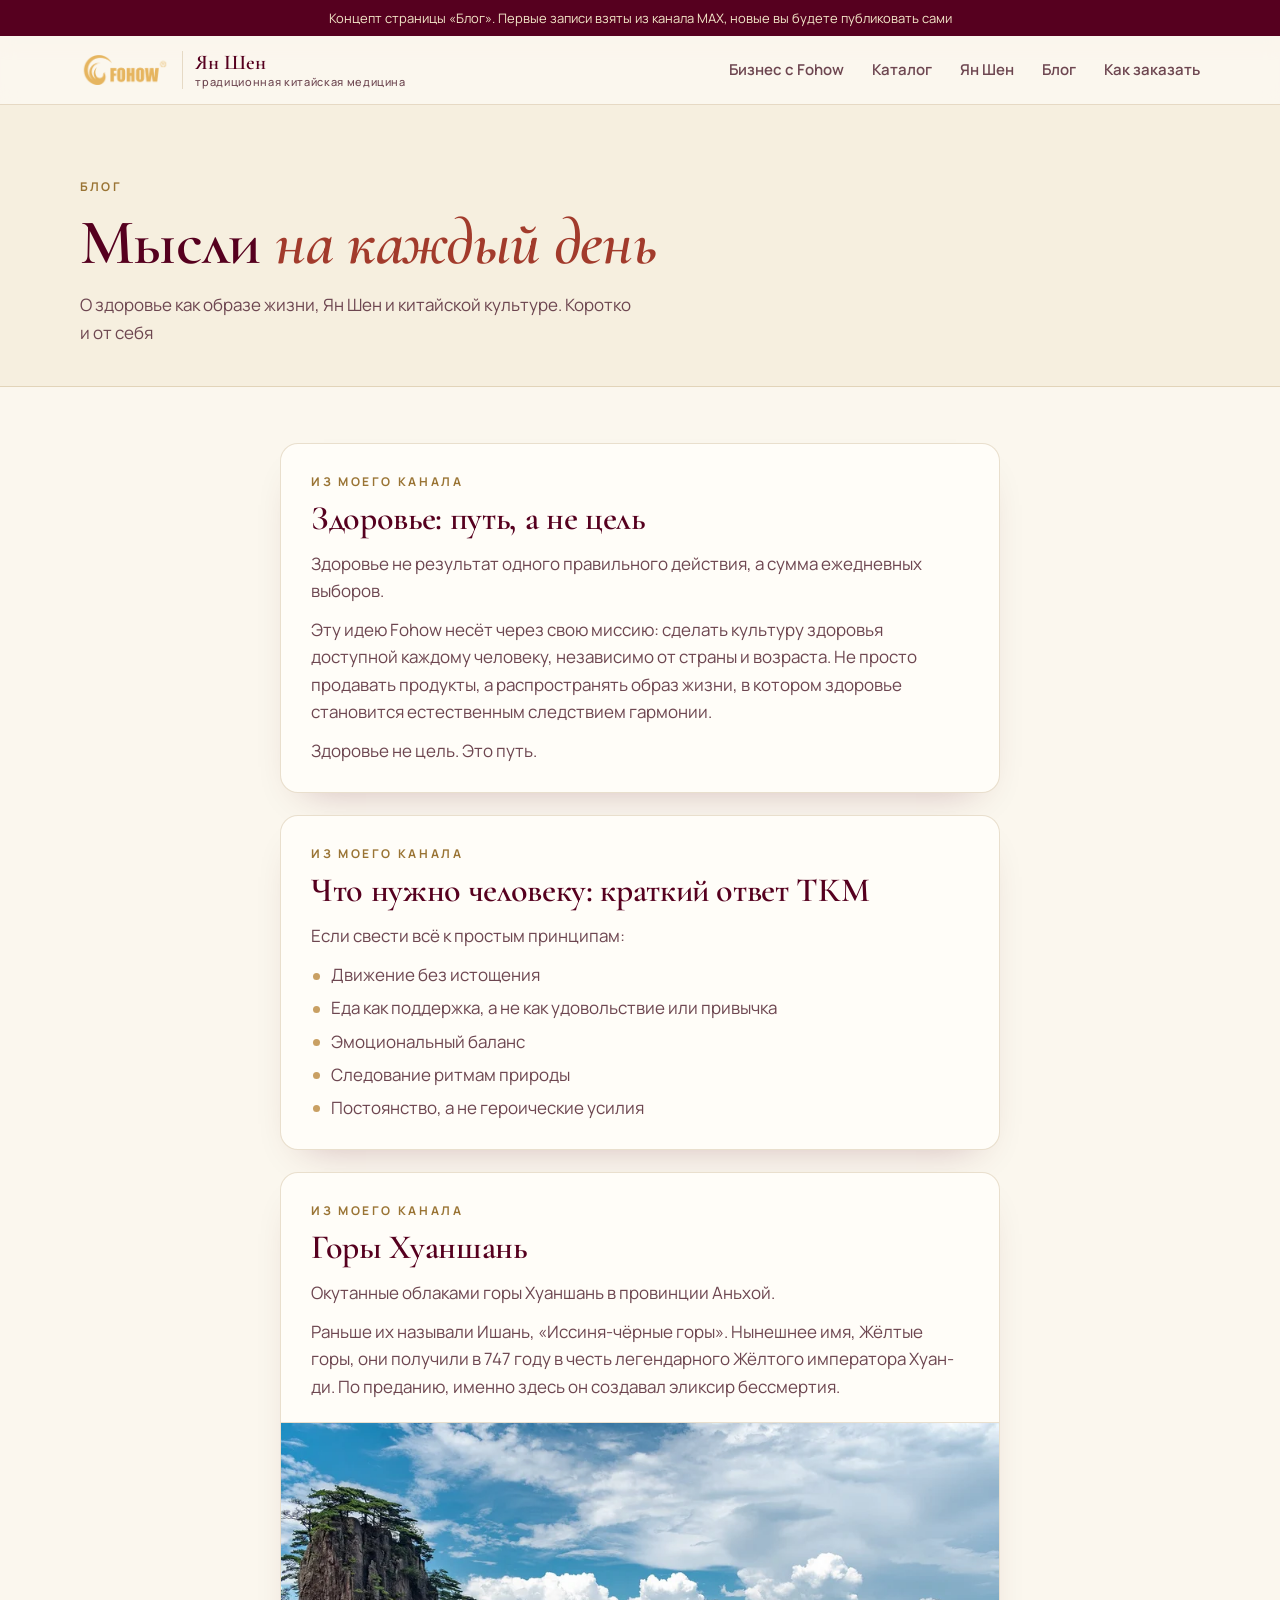
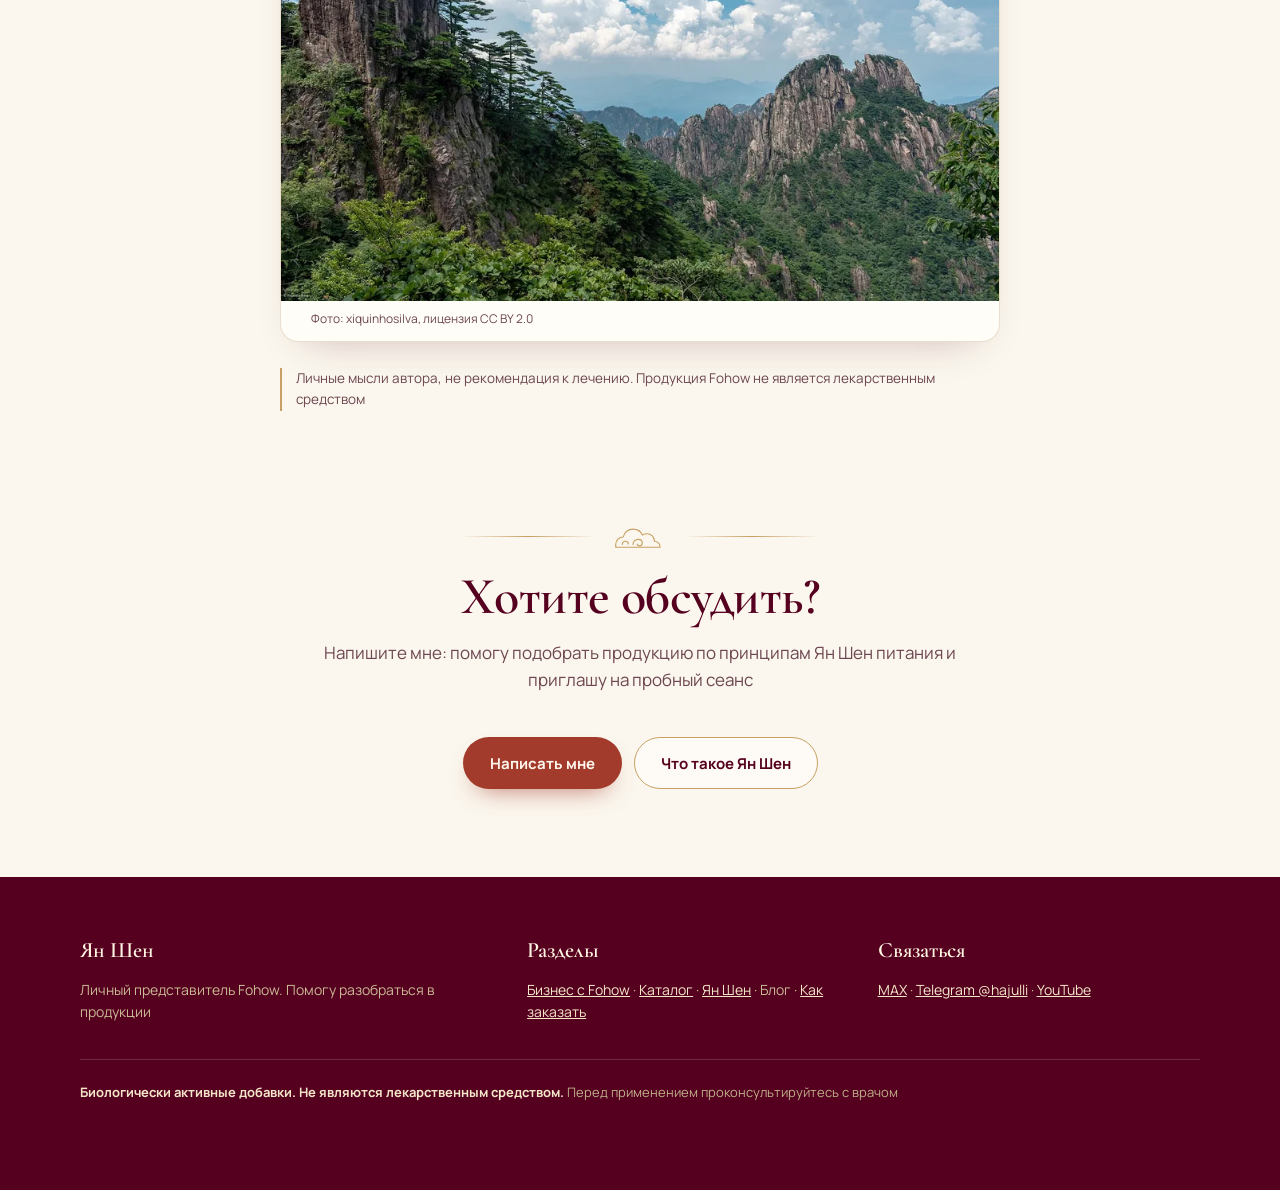
==== commit 670ee3f7: "Контакты MAX, Telegram @hajulli, YouTube на всех страницах; серое фото гор заменено на солнечное (оз" ====
--- a/blog.html
+++ b/blog.html
@@ -73,7 +73,7 @@
         <div class="post-meta eyebrow">Из моего канала</div>
         <h2>Горы Хуаншань</h2>
         <div class="post-text"><p>Окутанные облаками горы Хуаншань в провинции Аньхой.</p><p>Раньше их называли Ишань, «Иссиня-чёрные горы». Нынешнее имя, Жёлтые горы, они получили в 747 году в честь легендарного Жёлтого императора Хуан-ди. По преданию, именно здесь он создавал эликсир бессмертия.</p></div>
-        <figure class="post-pic"><img src="assets/gory-huangshan-900.webp" alt="Горы Хуаншань в облаках" loading="lazy" width="900" height="600"><figcaption>Фото: eviltomthai, лицензия CC BY 2.0</figcaption></figure>
+        <figure class="post-pic"><img src="assets/huangshan-solnce-900.webp" alt="Горы Хуаншань под солнцем, облака и зелёные склоны" loading="lazy" width="900" height="600"><figcaption>Фото: xiquinhosilva, лицензия CC BY 2.0</figcaption></figure>
       </article>
 <!--/POSTS-->
     </div>
@@ -100,7 +100,7 @@
     <div class="cols">
       <div><h4>Ян Шен</h4><p>Личный представитель Fohow. Помогу разобраться в продукции</p></div>
       <div><h4>Разделы</h4><p><a href="index.html">Бизнес с Fohow</a> · <a href="katalog.html">Каталог</a> · <a href="yan-shen.html">Ян Шен</a> · Блог · <a href="katalog.html#zakaz">Как заказать</a></p></div>
-      <div><h4>Связаться</h4><p>MAX · Telegram</p></div>
+      <div><h4>Связаться</h4><p><a href="https://max.ru/u/f9LHodD0cOLqeYGvfVtmsFAZgKVP3UmAt7sXaoyCzjZPrQbmNvXedQoRRjc" target="_blank" rel="noopener">MAX</a> · <a href="https://t.me/hajulli" target="_blank" rel="noopener">Telegram @hajulli</a> · <a href="https://www.youtube.com/@tkmfohow" target="_blank" rel="noopener">YouTube</a></p></div>
     </div>
     <div class="warn"><b>Биологически активные добавки. Не являются лекарственным средством.</b> Перед применением проконсультируйтесь с врачом</div>
   </div>
--- a/style.css
+++ b/style.css
@@ -385,6 +385,18 @@
 .otvet{margin-top:14px;font-size:14.5px;line-height:1.5}
 .otvet.info{color:var(--ink-soft)}
 .otvet.err{color:var(--red);font-weight:600}
+.otvet.good{color:#2f6b3a;font-weight:600}
+/* сертификат на приборы (katalog.html#sertifikat) */
+.cert-doc{margin-top:28px;display:grid;gap:24px;padding:24px;background:#fff;border:1px solid var(--line);border-radius:var(--radius);align-items:start}
+@media(min-width:760px){.cert-doc{grid-template-columns:240px minmax(0,1fr);gap:32px;padding:28px}}
+.cert-pic{display:block;max-width:240px;border:1px solid var(--line);border-radius:8px;overflow:hidden;box-shadow:0 6px 18px rgba(86,0,31,.08)}
+.cert-pic img{width:100%;height:auto;display:block}
+.cert-doc h3{font-family:'Manrope',sans-serif;font-size:20px;font-weight:700;margin:8px 0 12px;overflow-wrap:anywhere}
+.cert-doc ul{list-style:none;display:grid;gap:8px;margin-bottom:14px}
+.cert-doc li{font-size:14.5px;color:var(--ink-soft);line-height:1.5}
+.cert-doc li b{color:var(--ink)}
+.certs li a{color:inherit;text-decoration:underline;text-decoration-color:var(--gold)}
+.otvet a{color:inherit}
 .pisat-side .eyebrow{margin-bottom:12px}
 .feed-preview{max-width:none}
 .moi{margin-top:34px}
@@ -393,3 +405,7 @@
 .moi li span{min-width:0;overflow-wrap:anywhere}
 .moi li small{display:block;font-size:12.5px;color:var(--ink-soft)}
 @media(max-width:480px){.pisat .brand small{display:none}.pisat .brand span{font-size:19px}}
+
+.contact-btns{display:flex;flex-wrap:wrap;justify-content:center;gap:12px;margin-top:30px}
+.contact-yt{text-align:center;margin-top:16px;font-size:15px;color:var(--ink-soft)}
+.contact-yt a{color:var(--red);font-weight:700}
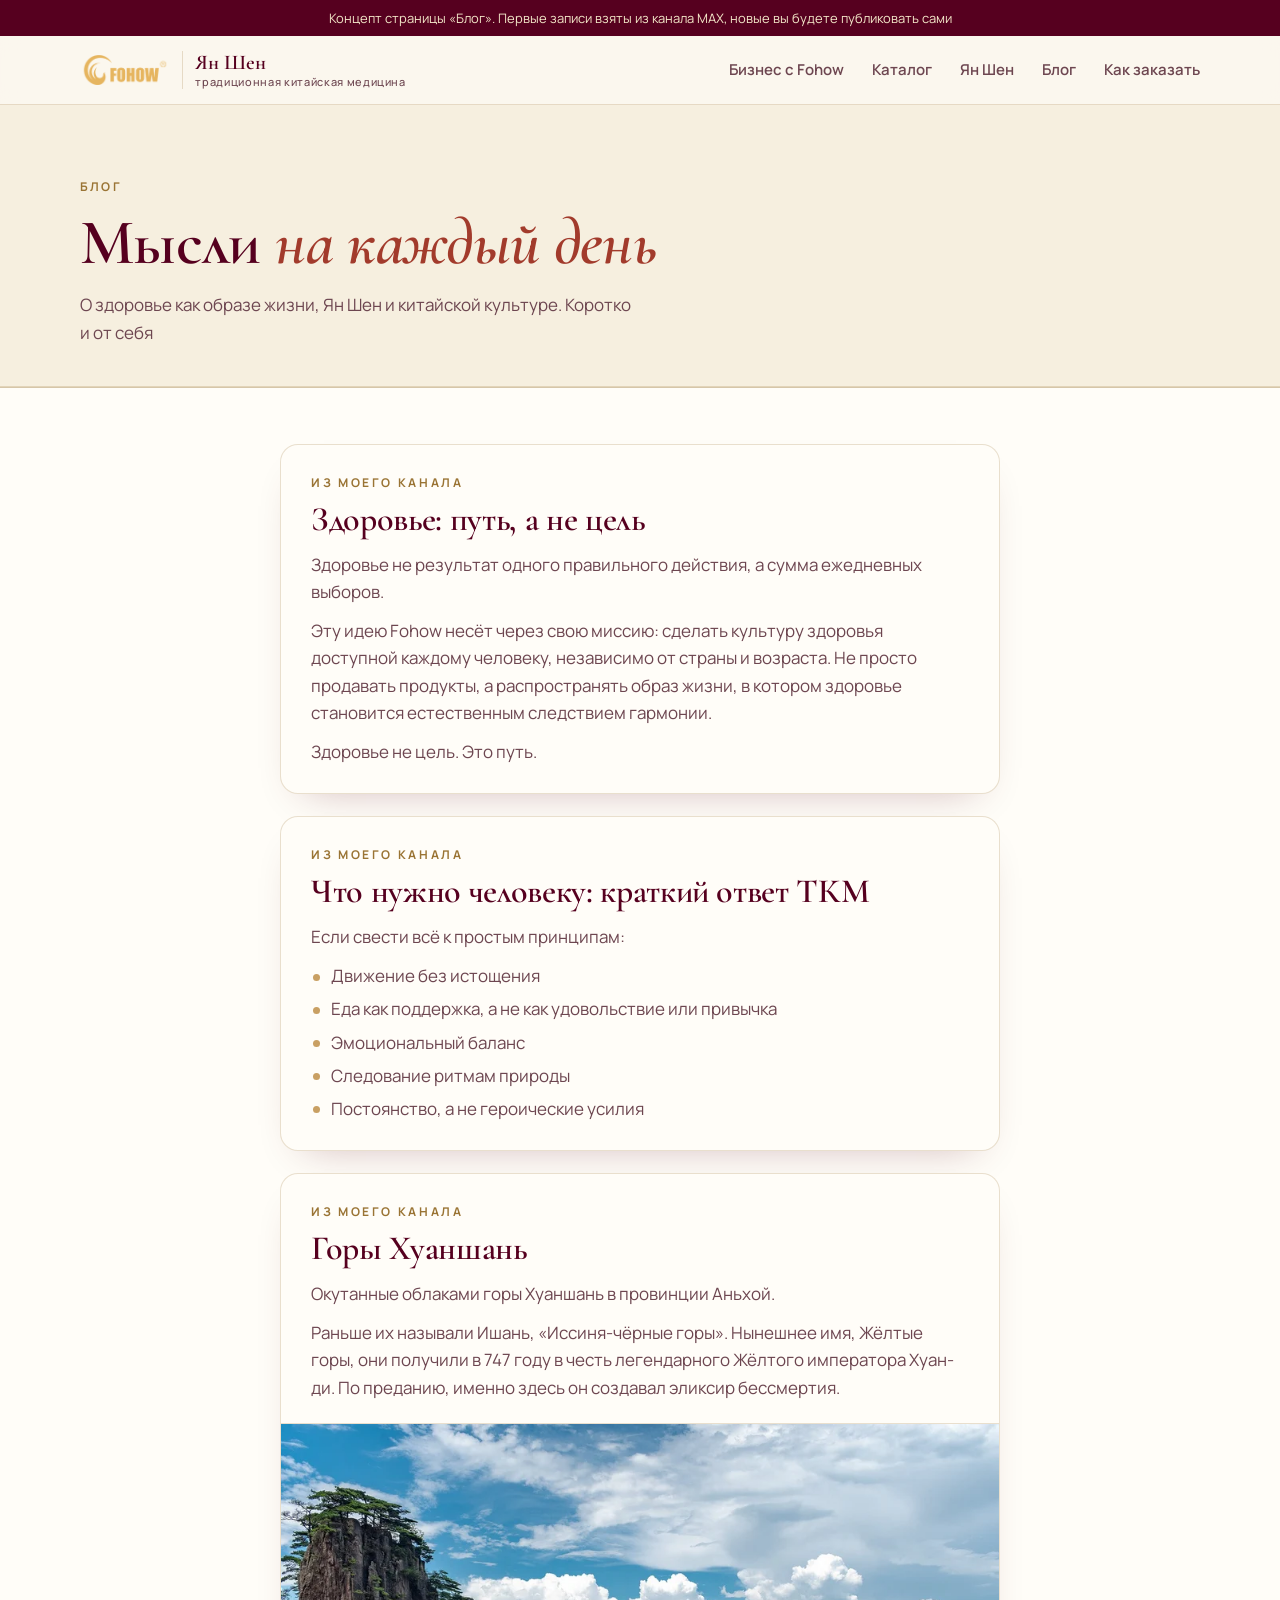
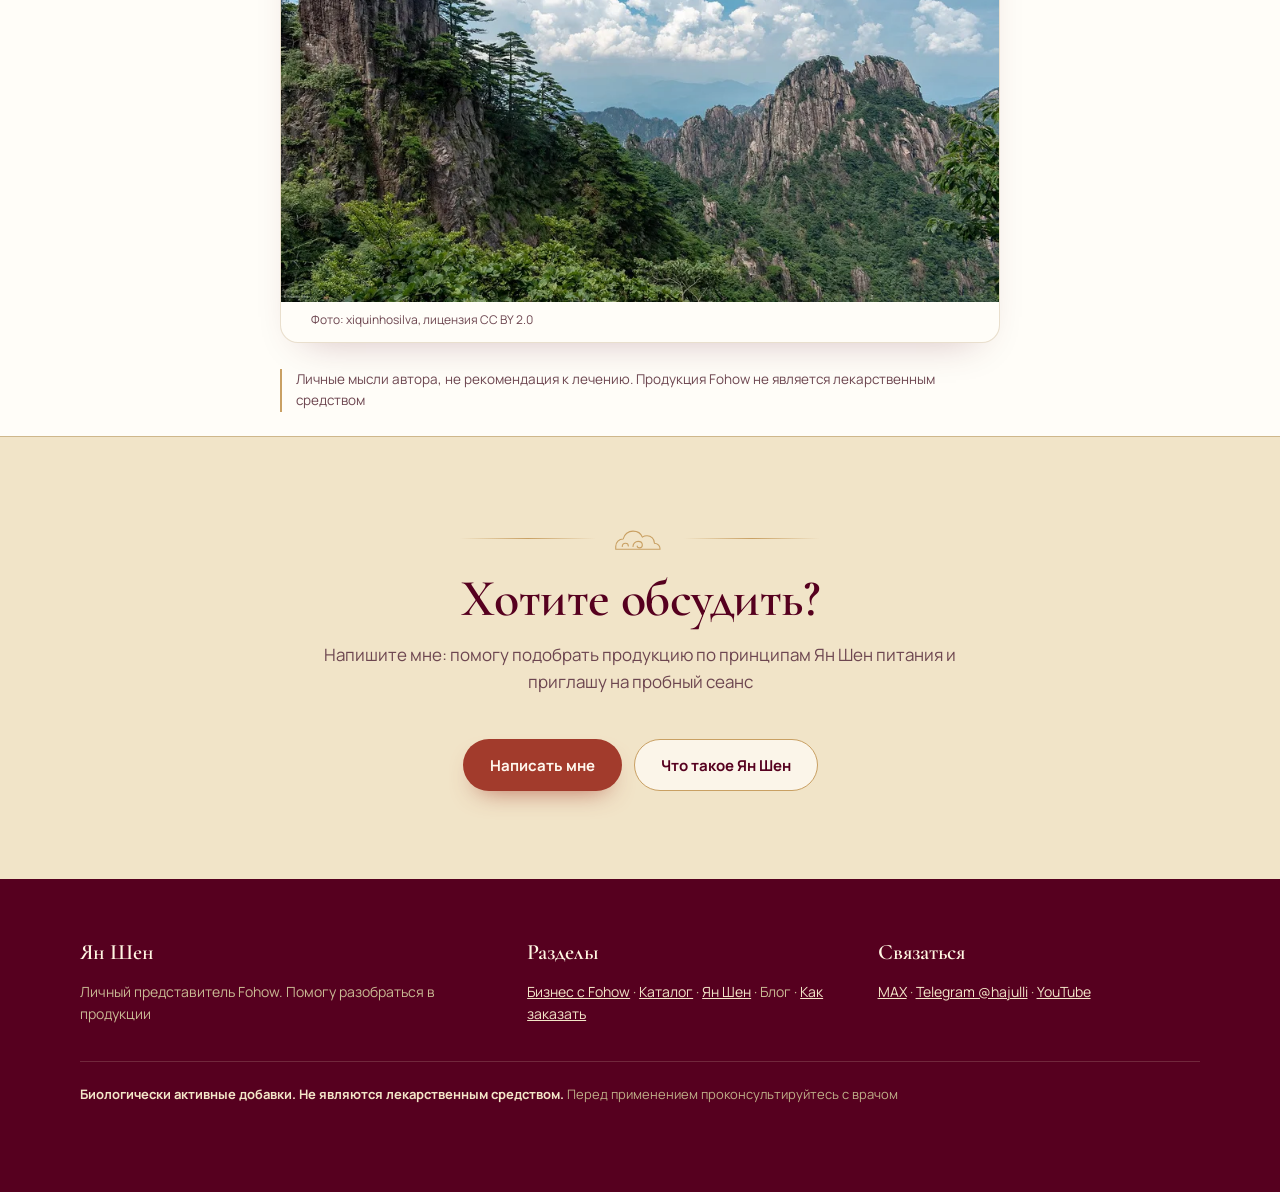
==== commit f565d1ae: "Явные зоны между блоками: белый и бежевый фон через один, золотая линия на стыке (главная, каталог, " ====
--- a/blog.html
+++ b/blog.html
@@ -11,7 +11,7 @@
 <meta property="og:title" content="Блог: мысли на каждый день">
 <meta property="og:description" content="Мысли о здоровье, Ян Шен и традиционной китайской культуре">
 <meta property="og:url" content="https://dubobrik-cpu.github.io/fohow/blog.html">
-<meta property="og:image" content="https://dubobrik-cpu.github.io/fohow/assets/og.jpg">
+<meta property="og:image" content="https://dubobrik-cpu.github.io/fohow/assets/og-ozero.jpg">
 <meta property="og:image:width" content="1200">
 <meta property="og:image:height" content="630">
 <meta name="twitter:card" content="summary_large_image">
@@ -55,7 +55,7 @@
   </div>
 </section>
 
-<section class="blog-list">
+<section class="blog-list zona-a">
   <div class="wrap">
     <div class="feed">
 <!--POSTS-->
@@ -81,7 +81,7 @@
   </div>
 </section>
 
-<section id="pomogu">
+<section class="zona-b" id="pomogu">
   <div class="wrap">
     <div class="head center rise" style="text-align:center;margin-left:auto;margin-right:auto">
       <div class="ornament"><svg viewBox="0 0 120 60"><use href="#cloud"/></svg></div>
--- a/style.css
+++ b/style.css
@@ -409,3 +409,8 @@
 .contact-btns{display:flex;flex-wrap:wrap;justify-content:center;gap:12px;margin-top:30px}
 .contact-yt{text-align:center;margin-top:16px;font-size:15px;color:var(--ink-soft)}
 .contact-yt a{color:var(--red);font-weight:700}
+
+/* явные зоны между блоками (просьба Юлии 25.11) */
+section.zona-a{background:var(--paper);border-top:1px solid rgba(154,116,52,.4)}
+section.zona-b{background:#f1e4c8;border-top:1px solid rgba(154,116,52,.4)}
+section.zona-a .dir,section.zona-a .card,section.zona-a .term,section.zona-a .cond,section.zona-a .step{box-shadow:0 10px 26px -20px rgba(86,0,31,.35)}
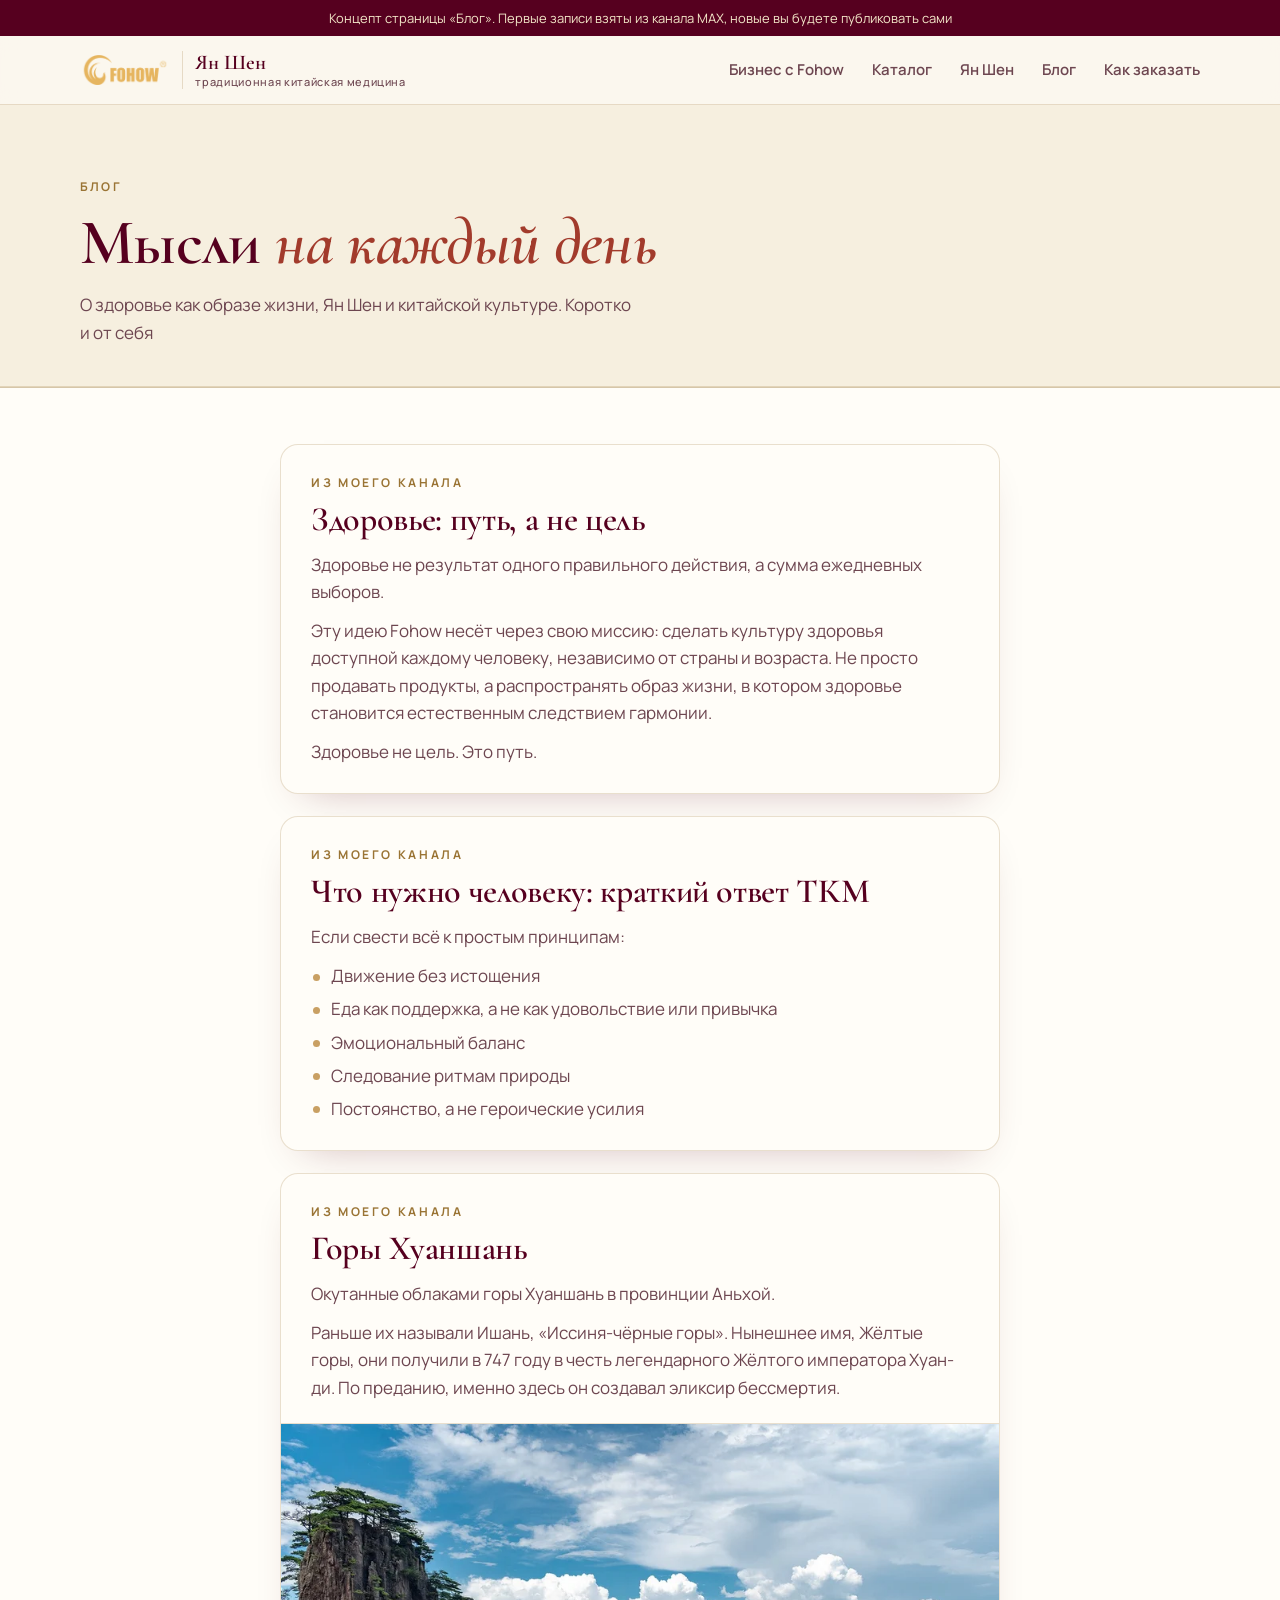
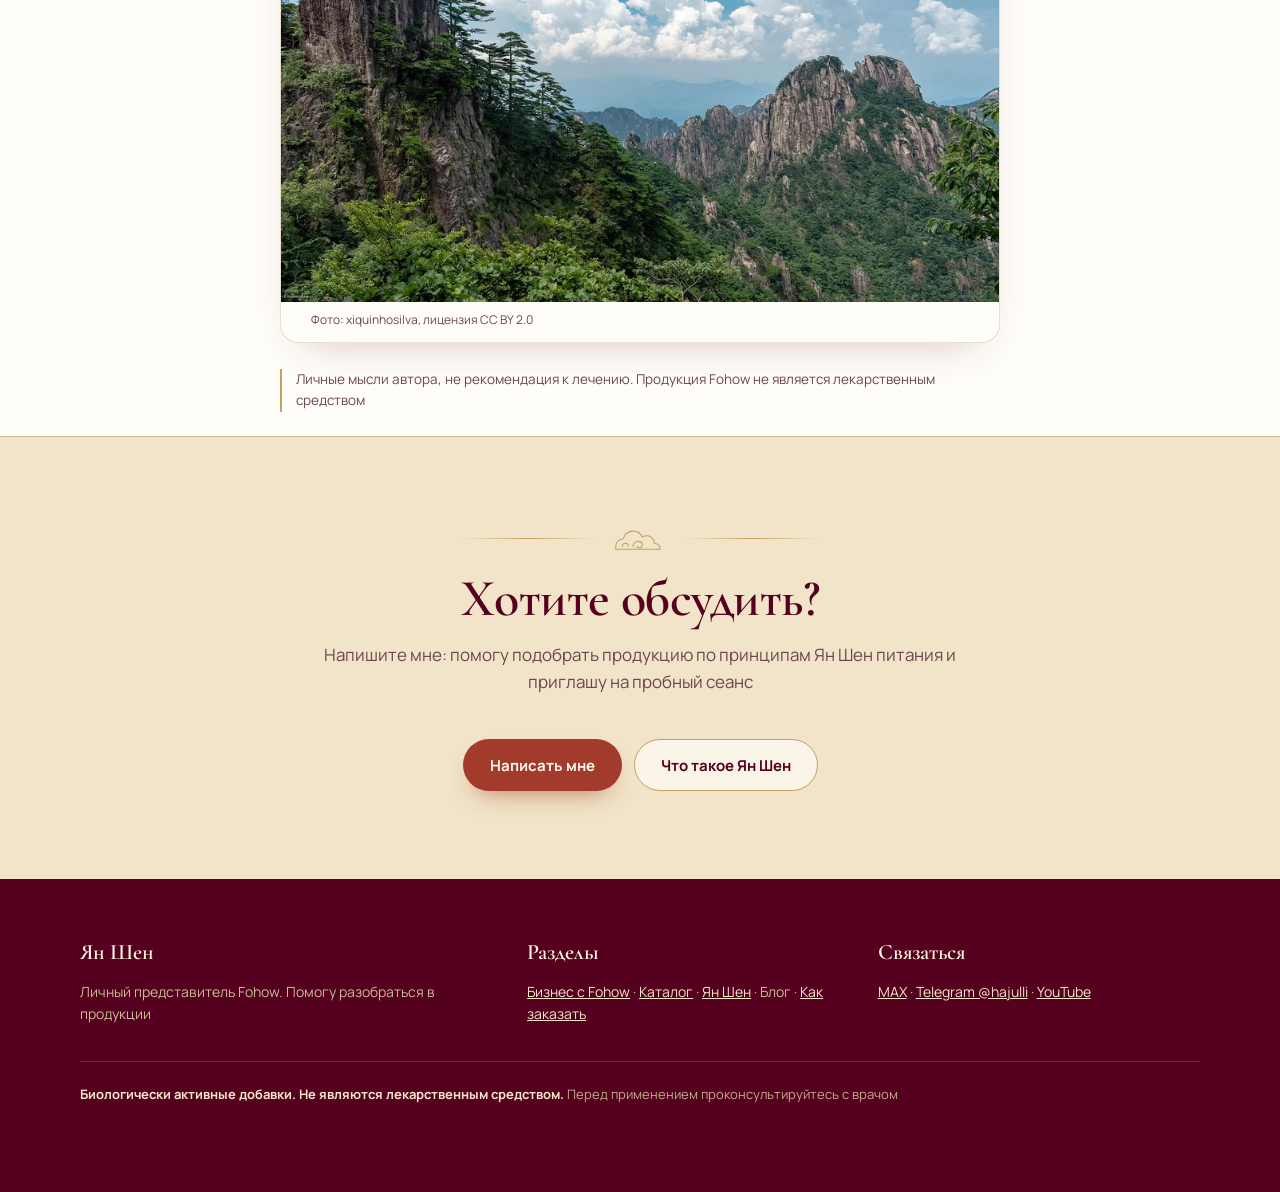
==== commit 6e2ded0d: "Шрифты на сайте вместо Google Fonts, значок сайта, robots.txt и sitemap.xml под fohowfenix.ru Co-Aut" ====
--- a/blog.html
+++ b/blog.html
@@ -3,6 +3,9 @@
 <head>
 <meta charset="utf-8">
 <meta name="viewport" content="width=device-width,initial-scale=1">
+<link rel="icon" href="favicon.ico" sizes="48x48">
+<link rel="icon" href="assets/icon-32.png" type="image/png" sizes="32x32">
+<link rel="apple-touch-icon" href="assets/apple-touch-icon.png">
 <meta name="robots" content="noindex, nofollow">
 <title>Блог: мысли на каждый день · Fohow</title>
 <meta name="description" content="Личный блог представителя Fohow: мысли о здоровье, Ян Шен и традиционной китайской культуре">
@@ -15,9 +18,8 @@
 <meta property="og:image:width" content="1200">
 <meta property="og:image:height" content="630">
 <meta name="twitter:card" content="summary_large_image">
-<link rel="preconnect" href="https://fonts.googleapis.com">
-<link rel="preconnect" href="https://fonts.gstatic.com" crossorigin>
-<link href="https://fonts.googleapis.com/css2?family=Cormorant+Garamond:ital,wght@0,500;0,600;1,500;1,600&family=Manrope:wght@400;500;600;700&display=swap" rel="stylesheet">
+<link rel="preload" href="assets/fonts/manrope-normal-cyrillic-9f2868.woff2" as="font" type="font/woff2" crossorigin>
+<link rel="preload" href="assets/fonts/cormorant-garamond-normal-cyrillic-4f4a82.woff2" as="font" type="font/woff2" crossorigin>
 <link rel="stylesheet" href="style.css">
 </head>
 <body>
--- a/style.css
+++ b/style.css
@@ -1,3 +1,20 @@
+/* шрифты лежат на сайте (без Google Fonts), лицензия SIL OFL 1.1: assets/fonts/LICENSE.txt */
+@font-face {font-family: 'Cormorant Garamond';font-style: italic;font-weight: 500;font-display: swap;src: url(assets/fonts/cormorant-garamond-italic-cyrillic-034e3f.woff2) format('woff2');unicode-range: U+0301, U+0400-045F, U+0490-0491, U+04B0-04B1, U+2116;}
+@font-face {font-family: 'Cormorant Garamond';font-style: italic;font-weight: 500;font-display: swap;src: url(assets/fonts/cormorant-garamond-italic-latin-25e309.woff2) format('woff2');unicode-range: U+0000-00FF, U+0131, U+0152-0153, U+02BB-02BC, U+02C6, U+02DA, U+02DC, U+0304, U+0308, U+0329, U+2000-206F, U+20AC, U+2122, U+2191, U+2193, U+2212, U+2215, U+FEFF, U+FFFD;}
+@font-face {font-family: 'Cormorant Garamond';font-style: italic;font-weight: 600;font-display: swap;src: url(assets/fonts/cormorant-garamond-italic-cyrillic-034e3f.woff2) format('woff2');unicode-range: U+0301, U+0400-045F, U+0490-0491, U+04B0-04B1, U+2116;}
+@font-face {font-family: 'Cormorant Garamond';font-style: italic;font-weight: 600;font-display: swap;src: url(assets/fonts/cormorant-garamond-italic-latin-25e309.woff2) format('woff2');unicode-range: U+0000-00FF, U+0131, U+0152-0153, U+02BB-02BC, U+02C6, U+02DA, U+02DC, U+0304, U+0308, U+0329, U+2000-206F, U+20AC, U+2122, U+2191, U+2193, U+2212, U+2215, U+FEFF, U+FFFD;}
+@font-face {font-family: 'Cormorant Garamond';font-style: normal;font-weight: 500;font-display: swap;src: url(assets/fonts/cormorant-garamond-normal-cyrillic-4f4a82.woff2) format('woff2');unicode-range: U+0301, U+0400-045F, U+0490-0491, U+04B0-04B1, U+2116;}
+@font-face {font-family: 'Cormorant Garamond';font-style: normal;font-weight: 500;font-display: swap;src: url(assets/fonts/cormorant-garamond-normal-latin-2fed1d.woff2) format('woff2');unicode-range: U+0000-00FF, U+0131, U+0152-0153, U+02BB-02BC, U+02C6, U+02DA, U+02DC, U+0304, U+0308, U+0329, U+2000-206F, U+20AC, U+2122, U+2191, U+2193, U+2212, U+2215, U+FEFF, U+FFFD;}
+@font-face {font-family: 'Cormorant Garamond';font-style: normal;font-weight: 600;font-display: swap;src: url(assets/fonts/cormorant-garamond-normal-cyrillic-4f4a82.woff2) format('woff2');unicode-range: U+0301, U+0400-045F, U+0490-0491, U+04B0-04B1, U+2116;}
+@font-face {font-family: 'Cormorant Garamond';font-style: normal;font-weight: 600;font-display: swap;src: url(assets/fonts/cormorant-garamond-normal-latin-2fed1d.woff2) format('woff2');unicode-range: U+0000-00FF, U+0131, U+0152-0153, U+02BB-02BC, U+02C6, U+02DA, U+02DC, U+0304, U+0308, U+0329, U+2000-206F, U+20AC, U+2122, U+2191, U+2193, U+2212, U+2215, U+FEFF, U+FFFD;}
+@font-face {font-family: 'Manrope';font-style: normal;font-weight: 400;font-display: swap;src: url(assets/fonts/manrope-normal-cyrillic-9f2868.woff2) format('woff2');unicode-range: U+0301, U+0400-045F, U+0490-0491, U+04B0-04B1, U+2116;}
+@font-face {font-family: 'Manrope';font-style: normal;font-weight: 400;font-display: swap;src: url(assets/fonts/manrope-normal-latin-66cfc0.woff2) format('woff2');unicode-range: U+0000-00FF, U+0131, U+0152-0153, U+02BB-02BC, U+02C6, U+02DA, U+02DC, U+0304, U+0308, U+0329, U+2000-206F, U+20AC, U+2122, U+2191, U+2193, U+2212, U+2215, U+FEFF, U+FFFD;}
+@font-face {font-family: 'Manrope';font-style: normal;font-weight: 500;font-display: swap;src: url(assets/fonts/manrope-normal-cyrillic-9f2868.woff2) format('woff2');unicode-range: U+0301, U+0400-045F, U+0490-0491, U+04B0-04B1, U+2116;}
+@font-face {font-family: 'Manrope';font-style: normal;font-weight: 500;font-display: swap;src: url(assets/fonts/manrope-normal-latin-66cfc0.woff2) format('woff2');unicode-range: U+0000-00FF, U+0131, U+0152-0153, U+02BB-02BC, U+02C6, U+02DA, U+02DC, U+0304, U+0308, U+0329, U+2000-206F, U+20AC, U+2122, U+2191, U+2193, U+2212, U+2215, U+FEFF, U+FFFD;}
+@font-face {font-family: 'Manrope';font-style: normal;font-weight: 600;font-display: swap;src: url(assets/fonts/manrope-normal-cyrillic-9f2868.woff2) format('woff2');unicode-range: U+0301, U+0400-045F, U+0490-0491, U+04B0-04B1, U+2116;}
+@font-face {font-family: 'Manrope';font-style: normal;font-weight: 600;font-display: swap;src: url(assets/fonts/manrope-normal-latin-66cfc0.woff2) format('woff2');unicode-range: U+0000-00FF, U+0131, U+0152-0153, U+02BB-02BC, U+02C6, U+02DA, U+02DC, U+0304, U+0308, U+0329, U+2000-206F, U+20AC, U+2122, U+2191, U+2193, U+2212, U+2215, U+FEFF, U+FFFD;}
+@font-face {font-family: 'Manrope';font-style: normal;font-weight: 700;font-display: swap;src: url(assets/fonts/manrope-normal-cyrillic-9f2868.woff2) format('woff2');unicode-range: U+0301, U+0400-045F, U+0490-0491, U+04B0-04B1, U+2116;}
+@font-face {font-family: 'Manrope';font-style: normal;font-weight: 700;font-display: swap;src: url(assets/fonts/manrope-normal-latin-66cfc0.woff2) format('woff2');unicode-range: U+0000-00FF, U+0131, U+0152-0153, U+02BB-02BC, U+02C6, U+02DA, U+02DC, U+0304, U+0308, U+0329, U+2000-206F, U+20AC, U+2122, U+2191, U+2193, U+2212, U+2215, U+FEFF, U+FFFD;}
 :root{
   --bg:#fbf7ee;
   --paper:#fffdf8;
@@ -414,3 +431,5 @@
 section.zona-a{background:var(--paper);border-top:1px solid rgba(154,116,52,.4)}
 section.zona-b{background:#f1e4c8;border-top:1px solid rgba(154,116,52,.4)}
 section.zona-a .dir,section.zona-a .card,section.zona-a .term,section.zona-a .cond,section.zona-a .step{box-shadow:0 10px 26px -20px rgba(86,0,31,.35)}
+.fld small.good{color:var(--green);font-weight:600}
+.fld small.err{color:var(--red);font-weight:600}
